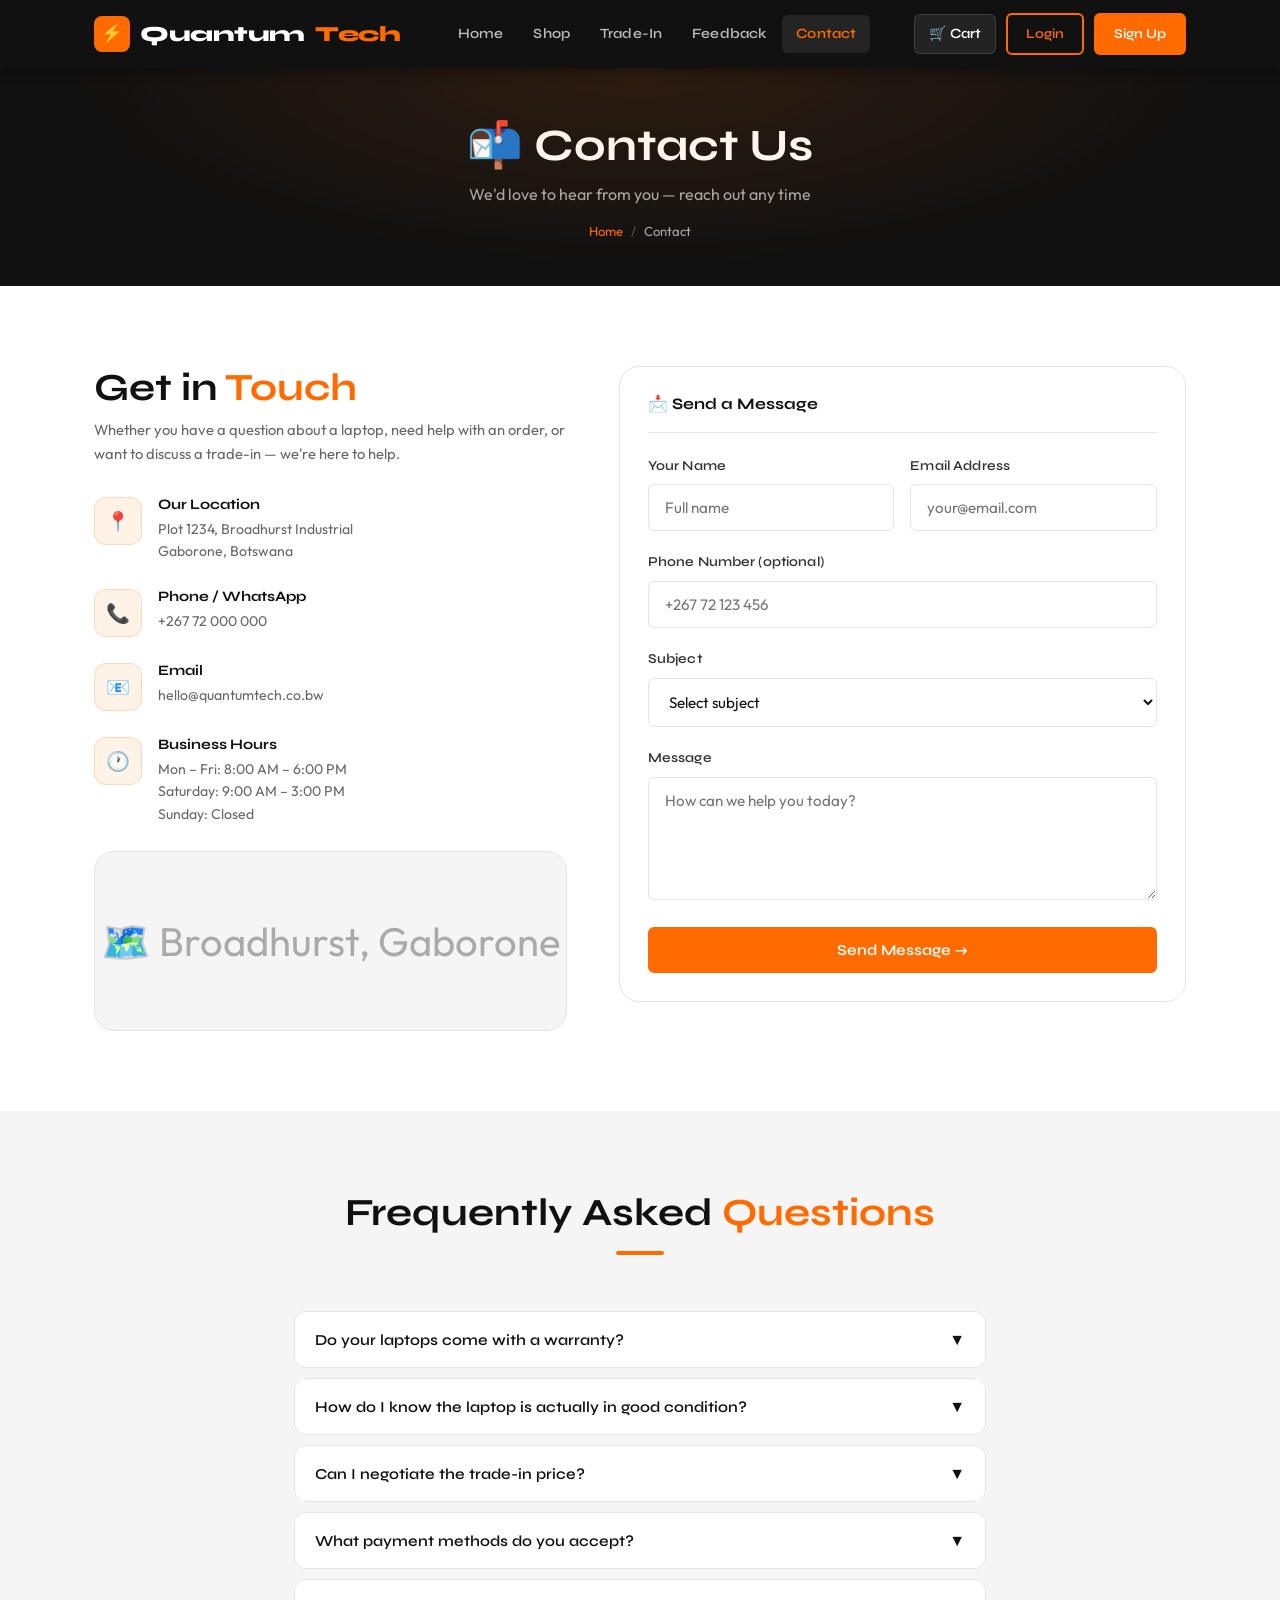
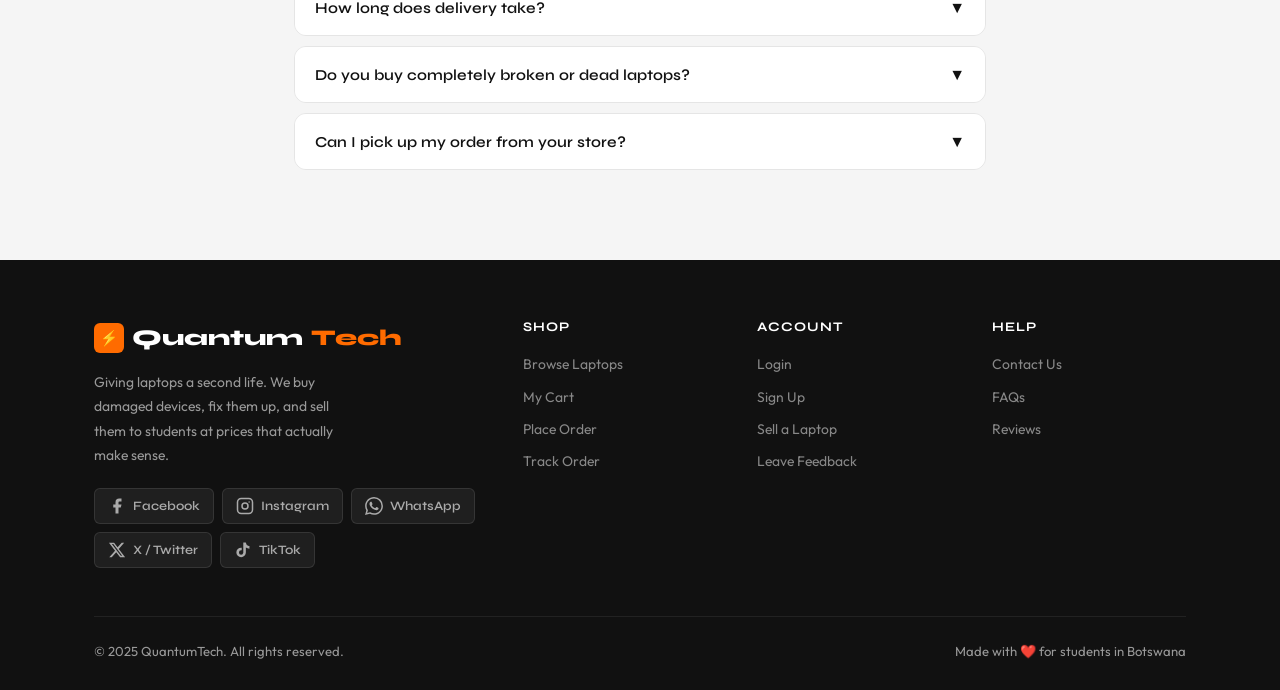
==== contact.html @ cb666747 "Add files via upload" ====
<!DOCTYPE html>
<html lang="en">
<head>
  <meta charset="UTF-8" />
  <meta name="viewport" content="width=device-width, initial-scale=1.0" />
  <title>Contact Us — Quantum Tech</title>
  <link rel="stylesheet" href="styles.css" />
</head>
<body>

<main>

  <div class="page-header">
    <div class="container">
      <h1>📬 Contact Us</h1>
      <p>We'd love to hear from you — reach out any time</p>
      <div class="breadcrumb">
        <a href="index.html">Home</a>
        <span class="sep">/</span>
        <span>Contact</span>
      </div>
    </div>
  </div>

  <section class="section">
    <div class="container">
      <div class="contact-layout">

        <!-- ── Left: Info ── -->
        <div>
          <h2 style="margin-bottom:8px;">Get in <span class="text-orange">Touch</span></h2>
          <p class="text-muted" style="margin-bottom:32px; font-size:0.92rem;">
            Whether you have a question about a laptop, need help with an order, or want to discuss a trade-in — we're here to help.
          </p>

          <div class="contact-info-item">
            <div class="contact-icon-box">📍</div>
            <div>
              <h4>Our Location</h4>
              <p>Plot 1234, Broadhurst Industrial<br>Gaborone, Botswana</p>
            </div>
          </div>

          <div class="contact-info-item">
            <div class="contact-icon-box">📞</div>
            <div>
              <h4>Phone / WhatsApp</h4>
              <p>+267 72 000 000</p>
            </div>
          </div>

          <div class="contact-info-item">
            <div class="contact-icon-box">📧</div>
            <div>
              <h4>Email</h4>
              <p>hello@quantumtech.co.bw</p>
            </div>
          </div>

          <div class="contact-info-item">
            <div class="contact-icon-box">🕐</div>
            <div>
              <h4>Business Hours</h4>
              <p>
                Mon – Fri: 8:00 AM – 6:00 PM<br>
                Saturday: 9:00 AM – 3:00 PM<br>
                Sunday: Closed
              </p>
            </div>
          </div>

          <!-- Map placeholder -->
          <div style="background:var(--gray-bg); border:1.5px solid var(--border); border-radius:var(--radius-lg); height:180px; display:flex; align-items:center; justify-content:center; font-size:2.5rem; margin-top:8px; color:var(--gray-light);">
            🗺️ Broadhurst, Gaborone
          </div>
        </div>

        <!-- ── Right: Contact form ── -->
        <div>
          <div class="checkout-card">
            <h3>📩 Send a Message</h3>

            <!-- Success state -->
            <div id="contactSuccess" style="display:none; text-align:center; padding:28px 0;">
              <div style="font-size:3rem; margin-bottom:12px;">✅</div>
              <h3 style="margin-bottom:8px;">Message Sent!</h3>
              <p class="text-muted" style="margin-bottom:20px;">
                We'll get back to you within 24 hours during business days.
              </p>
              <button class="btn btn-outline" onclick="resetContactForm()">Send Another</button>
            </div>

            <!-- Form -->
            <div id="contactFormFields">

              <div id="contactAlert"></div>

              <div class="form-row">
                <div class="form-group">
                  <label for="ctName">Your Name</label>
                  <input type="text" id="ctName" placeholder="Full name" oninput="clearFieldError('ctName')" />
                  <span class="field-error">Required.</span>
                </div>
                <div class="form-group">
                  <label for="ctEmail">Email Address</label>
                  <input type="email" id="ctEmail" placeholder="your@email.com" oninput="clearFieldError('ctEmail')" />
                  <span class="field-error">Valid email required.</span>
                </div>
              </div>

              <div class="form-group">
                <label for="ctPhone">Phone Number (optional)</label>
                <input type="tel" id="ctPhone" placeholder="+267 72 123 456" />
              </div>

              <div class="form-group">
                <label for="ctSubject">Subject</label>
                <select id="ctSubject" oninput="clearFieldError('ctSubject')">
                  <option value="">Select subject</option>
                  <option value="order">Order Inquiry</option>
                  <option value="trade">Trade-In Question</option>
                  <option value="product">Product Question</option>
                  <option value="warranty">Warranty Claim</option>
                  <option value="delivery">Delivery Issue</option>
                  <option value="other">Other</option>
                </select>
                <span class="field-error">Please select a subject.</span>
              </div>

              <div class="form-group">
                <label for="ctMessage">Message</label>
                <textarea id="ctMessage" rows="5" placeholder="How can we help you today?" oninput="clearFieldError('ctMessage')"></textarea>
                <span class="field-error">Please enter your message.</span>
              </div>

              <button class="btn btn-primary btn-full" onclick="handleContactSubmit()">
                Send Message →
              </button>

            </div>
          </div>
        </div>

      </div>
    </div>
  </section>

  <!-- ── FAQ Section ── -->
  <section class="section section-gray" id="faq">
    <div class="container" style="max-width:740px;">
      <div class="section-heading">
        <h2>Frequently Asked <span class="text-orange">Questions</span></h2>
        <div class="heading-line"></div>
      </div>
      <div id="faqList"></div>
    </div>
  </section>

</main>

<script src="script.js"></script>
<script>
  buildNav("contact");
  buildFooter();

  // Pre-fill if logged in
  const session = getSession();
  if (session) {
    document.getElementById("ctName").value  = session.name  || "";
    document.getElementById("ctEmail").value = session.email || "";
  }

  // ── Contact form submit ──
  function handleContactSubmit() {
    const name    = document.getElementById("ctName").value.trim();
    const email   = document.getElementById("ctEmail").value.trim();
    const phone   = document.getElementById("ctPhone").value.trim();
    const subject = document.getElementById("ctSubject").value;
    const message = document.getElementById("ctMessage").value.trim();

    let valid = true;

    if (!name)   { showFieldError("ctName",    "Required.");                 valid = false; }
    if (!email || !email.includes("@")) { showFieldError("ctEmail", "Valid email required."); valid = false; }
    if (!subject) { showFieldError("ctSubject", "Please select a subject."); valid = false; }
    if (!message) { showFieldError("ctMessage", "Please enter your message."); valid = false; }

    if (!valid) {
      showAlert("contactAlert", "⚠️ Please fill in all required fields.", "danger");
      return;
    }

    // Save message
    const messages = lsGet(STORAGE.MESSAGES, []);
    messages.push({
      name, email, phone, subject, message,
      date: new Date().toLocaleDateString("en-BW")
    });
    lsSet(STORAGE.MESSAGES, messages);

    // Show success
    document.getElementById("contactFormFields").style.display = "none";
    document.getElementById("contactSuccess").style.display    = "block";
    clearAlert("contactAlert");

    showToast("Message sent! We'll reply soon. 📧", "success");
  }

  function resetContactForm() {
    document.getElementById("contactFormFields").style.display = "block";
    document.getElementById("contactSuccess").style.display    = "none";
    document.getElementById("ctSubject").value = "";
    document.getElementById("ctMessage").value = "";
    document.getElementById("ctPhone").value   = "";
  }

  // ── FAQ Accordion ──
  const FAQS = [
    {
      q: "Do your laptops come with a warranty?",
      a: "Yes! Every laptop we sell comes with a 90-day hardware warranty. If anything fails within 90 days of purchase due to a hardware defect, bring it back and we'll repair or replace it for free."
    },
    {
      q: "How do I know the laptop is actually in good condition?",
      a: "Every device goes through a full diagnostic test by our certified technicians before being listed. We assign a condition grade — Excellent, Good, or Fair — based on a strict checklist, so you always know what you're buying."
    },
    {
      q: "Can I negotiate the trade-in price?",
      a: "We base our offer on market value, brand, model, age, and actual condition. You're welcome to discuss the price with our team once you're in store. We aim to be fair and transparent."
    },
    {
      q: "What payment methods do you accept?",
      a: "We accept Orange Money, MyZaka (Mascom), Bank Transfer / EFT, and Cash on Delivery for deliveries in Gaborone."
    },
    {
      q: "How long does delivery take?",
      a: "Gaborone deliveries typically take 1 business day. Other cities in Botswana take 2–3 business days. We work with reliable couriers to make sure your laptop arrives safely."
    },
    {
      q: "Do you buy completely broken or dead laptops?",
      a: "Yes! Even completely non-functional laptops may have value for parts or be repairable. Submit a trade-in form or bring it in for a free assessment — no obligation."
    },
    {
      q: "Can I pick up my order from your store?",
      a: "Absolutely. You can choose to pick up your laptop in store instead of getting it delivered. Just select that option in the order notes or call us."
    }
  ];

  // Build FAQ accordion
  document.getElementById("faqList").innerHTML = FAQS.map((faq, i) => `
    <div class="faq-item">
      <button class="faq-q" id="faqQ${i}" onclick="toggleFaq(${i})">
        <span>${faq.q}</span>
        <span class="faq-arrow">▼</span>
      </button>
      <div class="faq-a" id="faqA${i}">
        ${faq.a}
      </div>
    </div>
  `).join("");

  function toggleFaq(i) {
    const qEl = document.getElementById("faqQ" + i);
    const aEl = document.getElementById("faqA" + i);
    const isOpen = aEl.classList.toggle("open");
    qEl.classList.toggle("open", isOpen);
  }
</script>

</body>
</html>
---- styles.css ----
/* ============================================================
   QUANTUM TECH — styles.css
   Color Palette: Orange (#FF6B00), Black (#111111), White (#FFFFFF)
   ============================================================ */

/* ── Google Fonts ─────────────────────────────────────────── */
@import url('https://fonts.googleapis.com/css2?family=Syne:wght@400;600;700;800&family=Outfit:wght@300;400;500;600&display=swap');

/* ── CSS Custom Properties (Variables) ──────────────────────
   These make it easy to update colors site-wide.
   Change one line here and the whole site updates.          */
:root {
  --orange:      #FF6B00;
  --orange-dark: #D95A00;
  --orange-pale: #FFF3E8;
  --black:       #111111;
  --gray-dark:   #333333;
  --gray-mid:    #666666;
  --gray-light:  #AAAAAA;
  --gray-bg:     #F5F5F5;
  --white:       #FFFFFF;
  --success:     #22C55E;
  --danger:      #EF4444;
  --warning:     #F59E0B;
  --border:      #E5E5E5;

  --font-heading: 'Syne', sans-serif;
  --font-body:    'Outfit', sans-serif;

  --radius-sm:  6px;
  --radius:     12px;
  --radius-lg:  20px;
  --shadow-sm:  0 2px 8px rgba(0,0,0,0.08);
  --shadow:     0 4px 24px rgba(0,0,0,0.10);
  --shadow-lg:  0 8px 40px rgba(0,0,0,0.14);
  --shadow-orange: 0 4px 20px rgba(255,107,0,0.30);
  --transition: 0.22s ease;
  --nav-height: 68px;
}

/* ── Reset & Base ────────────────────────────────────────── */
*, *::before, *::after {
  box-sizing: border-box;
  margin: 0;
  padding: 0;
}

html {
  scroll-behavior: smooth;
  font-size: 16px;
}

body {
  font-family: var(--font-body);
  color: var(--black);
  background: var(--white);
  line-height: 1.6;
  min-height: 100vh;
  display: flex;
  flex-direction: column;
}

main { flex: 1; }

a { text-decoration: none; color: inherit; }
ul { list-style: none; }
img { max-width: 100%; display: block; }
button, input, select, textarea { font-family: var(--font-body); }

/* ── Typography ──────────────────────────────────────────── */
h1, h2, h3, h4, h5 {
  font-family: var(--font-heading);
  line-height: 1.15;
  font-weight: 700;
}

h1 { font-size: clamp(2.2rem, 5vw, 3.8rem); }
h2 { font-size: clamp(1.6rem, 3vw, 2.4rem); }
h3 { font-size: 1.25rem; }
h4 { font-size: 1.05rem; }

/* ── Layout Utilities ────────────────────────────────────── */
.container {
  max-width: 1140px;
  margin: 0 auto;
  padding: 0 24px;
}

.section { padding: 80px 0; }
.section-sm { padding: 48px 0; }
.section-dark { background: var(--black); color: var(--white); }
.section-gray { background: var(--gray-bg); }
.section-orange { background: var(--orange); color: var(--white); }

.text-center  { text-align: center; }
.text-orange  { color: var(--orange); }
.text-muted   { color: var(--gray-mid); }
.text-small   { font-size: 0.875rem; }

.flex         { display: flex; }
.flex-center  { display: flex; align-items: center; justify-content: center; }
.flex-between { display: flex; align-items: center; justify-content: space-between; }
.gap-sm       { gap: 8px; }
.gap-md       { gap: 16px; }
.gap-lg       { gap: 24px; }
.mt-sm        { margin-top: 8px; }
.mt-md        { margin-top: 16px; }
.mt-lg        { margin-top: 32px; }
.mb-sm        { margin-bottom: 8px; }
.mb-md        { margin-bottom: 16px; }

/* ── Section Heading Block ───────────────────────────────── */
.section-heading {
  text-align: center;
  margin-bottom: 56px;
}
.section-heading h2 { margin-bottom: 14px; }
.section-heading p  { color: var(--gray-mid); max-width: 540px; margin: 0 auto; }
.section-dark .section-heading p { color: var(--gray-light); }

.heading-line {
  display: inline-block;
  width: 48px;
  height: 4px;
  background: var(--orange);
  border-radius: 2px;
  margin: 16px auto 20px;
  display: block;
}

/* ── Buttons ─────────────────────────────────────────────── */
.btn {
  display: inline-flex;
  align-items: center;
  gap: 8px;
  padding: 12px 26px;
  border-radius: var(--radius-sm);
  font-family: var(--font-heading);
  font-weight: 600;
  font-size: 0.95rem;
  cursor: pointer;
  border: 2px solid transparent;
  transition: var(--transition);
  white-space: nowrap;
  text-align: center;
  justify-content: center;
}

.btn-primary {
  background: var(--orange);
  color: var(--white);
  border-color: var(--orange);
}
.btn-primary:hover {
  background: var(--orange-dark);
  border-color: var(--orange-dark);
  transform: translateY(-2px);
  box-shadow: var(--shadow-orange);
}

.btn-outline {
  background: transparent;
  color: var(--orange);
  border-color: var(--orange);
}
.btn-outline:hover {
  background: var(--orange);
  color: var(--white);
  transform: translateY(-2px);
}

.btn-dark {
  background: var(--black);
  color: var(--white);
  border-color: var(--black);
}
.btn-dark:hover {
  background: var(--gray-dark);
  transform: translateY(-2px);
}

.btn-white {
  background: var(--white);
  color: var(--orange);
  border-color: var(--white);
}
.btn-white:hover {
  background: var(--orange-pale);
  transform: translateY(-2px);
}

.btn-sm   { padding: 8px 18px; font-size: 0.85rem; }
.btn-lg   { padding: 16px 36px; font-size: 1.05rem; }
.btn-full { width: 100%; }

.btn:disabled {
  opacity: 0.5;
  cursor: not-allowed;
  transform: none !important;
}

/* ── Navigation Bar ──────────────────────────────────────── */
.navbar {
  position: sticky;
  top: 0;
  z-index: 1000;
  background: var(--black);
  height: var(--nav-height);
  box-shadow: 0 2px 12px rgba(0,0,0,0.4);
}

.nav-inner {
  height: var(--nav-height);
  display: flex;
  align-items: center;
  justify-content: space-between;
  gap: 20px;
}

/* Logo */
.nav-logo {
  display: flex;
  align-items: center;
  gap: 10px;
  font-family: var(--font-heading);
  font-size: 1.35rem;
  font-weight: 800;
  color: var(--white);
  flex-shrink: 0;
  letter-spacing: -0.02em;
}
.nav-logo .logo-box {
  width: 36px;
  height: 36px;
  background: var(--orange);
  border-radius: 8px;
  display: flex;
  align-items: center;
  justify-content: center;
  font-size: 1.1rem;
}
.nav-logo span { color: var(--orange); }

/* Desktop Links */
.nav-links {
  display: flex;
  align-items: center;
  gap: 2px;
}
.nav-links a {
  color: #BBBBBB;
  font-family: var(--font-heading);
  font-size: 0.88rem;
  font-weight: 600;
  padding: 8px 14px;
  border-radius: var(--radius-sm);
  transition: var(--transition);
  letter-spacing: 0.01em;
}
.nav-links a:hover,
.nav-links a.active {
  color: var(--white);
  background: rgba(255,255,255,0.08);
}
.nav-links a.active { color: var(--orange); }

/* Nav Actions (cart + login) */
.nav-actions {
  display: flex;
  align-items: center;
  gap: 10px;
  flex-shrink: 0;
}

.cart-icon-btn {
  position: relative;
  background: rgba(255,255,255,0.08);
  border: 1px solid rgba(255,255,255,0.12);
  color: var(--white);
  padding: 8px 14px;
  border-radius: var(--radius-sm);
  cursor: pointer;
  font-size: 1rem;
  transition: var(--transition);
  display: flex;
  align-items: center;
  gap: 6px;
  font-family: var(--font-heading);
  font-weight: 600;
  font-size: 0.88rem;
  text-decoration: none;
}
.cart-icon-btn:hover { background: var(--orange); border-color: var(--orange); }

.cart-badge {
  position: absolute;
  top: -7px;
  right: -7px;
  background: var(--orange);
  color: var(--white);
  font-size: 0.65rem;
  font-weight: 700;
  width: 19px;
  height: 19px;
  border-radius: 50%;
  display: flex;
  align-items: center;
  justify-content: center;
  border: 2px solid var(--black);
}
.cart-badge.hidden { display: none; }

.nav-user-btn {
  background: none;
  border: none;
  color: #BBBBBB;
  cursor: pointer;
  font-family: var(--font-heading);
  font-weight: 600;
  font-size: 0.88rem;
  padding: 8px 14px;
  border-radius: var(--radius-sm);
  transition: var(--transition);
  display: flex;
  align-items: center;
  gap: 6px;
}
.nav-user-btn:hover { color: var(--orange); background: rgba(255,255,255,0.05); }

/* Hamburger (mobile) */
.hamburger {
  display: none;
  flex-direction: column;
  gap: 5px;
  cursor: pointer;
  background: none;
  border: none;
  padding: 4px;
  flex-shrink: 0;
}
.hamburger span {
  display: block;
  width: 24px;
  height: 2px;
  background: var(--white);
  border-radius: 2px;
  transition: var(--transition);
}
.hamburger.open span:nth-child(1) { transform: rotate(45deg) translate(5px, 5px); }
.hamburger.open span:nth-child(2) { opacity: 0; width: 0; }
.hamburger.open span:nth-child(3) { transform: rotate(-45deg) translate(5px, -5px); }

/* Mobile dropdown menu */
.mobile-menu {
  display: none;
  background: #1A1A1A;
  border-top: 1px solid rgba(255,255,255,0.07);
  padding: 12px 0;
}
.mobile-menu.open { display: block; }
.mobile-menu a {
  display: flex;
  align-items: center;
  gap: 10px;
  color: #CCCCCC;
  font-family: var(--font-heading);
  font-size: 0.95rem;
  font-weight: 600;
  padding: 12px 24px;
  border-left: 3px solid transparent;
  transition: var(--transition);
}
.mobile-menu a:hover,
.mobile-menu a.active {
  color: var(--orange);
  border-left-color: var(--orange);
  background: rgba(255,107,0,0.06);
}

/* ── Toast / Notification Popup ──────────────────────────── */
.toast-container {
  position: fixed;
  bottom: 24px;
  right: 24px;
  z-index: 9999;
  display: flex;
  flex-direction: column;
  gap: 10px;
  pointer-events: none;
}

.toast {
  display: flex;
  align-items: center;
  gap: 12px;
  background: var(--black);
  color: var(--white);
  padding: 14px 18px;
  border-radius: var(--radius);
  border-left: 4px solid var(--orange);
  box-shadow: var(--shadow-lg);
  font-size: 0.9rem;
  max-width: 340px;
  min-width: 260px;
  pointer-events: auto;
  transform: translateX(110%);
  opacity: 0;
  transition: transform 0.35s cubic-bezier(0.34, 1.56, 0.64, 1), opacity 0.25s ease;
}
.toast.show    { transform: translateX(0); opacity: 1; }
.toast.success { border-color: var(--success); }
.toast.error   { border-color: var(--danger); }
.toast.warning { border-color: var(--warning); }

.toast-icon { font-size: 1.2rem; flex-shrink: 0; }
.toast-msg  { flex: 1; font-weight: 500; }
.toast-close {
  background: none;
  border: none;
  color: #888;
  cursor: pointer;
  font-size: 1rem;
  line-height: 1;
  padding: 0;
  flex-shrink: 0;
  transition: color var(--transition);
}
.toast-close:hover { color: var(--white); }

/* ── Page Header Banner ──────────────────────────────────── */
.page-header {
  background: var(--black);
  padding: 52px 0 44px;
  text-align: center;
  position: relative;
  overflow: hidden;
}
.page-header::before {
  content: '';
  position: absolute;
  inset: 0;
  background: radial-gradient(ellipse at 50% 0%, rgba(255,107,0,0.12) 0%, transparent 65%);
  pointer-events: none;
}
.page-header h1 { color: var(--white); font-size: clamp(1.8rem, 4vw, 2.8rem); }
.page-header p  { color: var(--gray-light); margin-top: 10px; max-width: 500px; margin-inline: auto; }

.breadcrumb {
  display: flex;
  justify-content: center;
  align-items: center;
  gap: 8px;
  font-size: 0.82rem;
  color: var(--gray-light);
  margin-top: 14px;
}
.breadcrumb a { color: var(--orange); }
.breadcrumb .sep { color: #555; }

/* ── Alert Boxes ─────────────────────────────────────────── */
.alert {
  padding: 14px 18px;
  border-radius: var(--radius-sm);
  font-size: 0.9rem;
  margin-bottom: 18px;
  display: flex;
  align-items: flex-start;
  gap: 10px;
  border: 1px solid transparent;
}
.alert-success { background: #F0FDF4; color: #166534; border-color: #BBF7D0; }
.alert-danger  { background: #FEF2F2; color: #991B1B; border-color: #FECACA; }
.alert-info    { background: #EFF6FF; color: #1E40AF; border-color: #BFDBFE; }
.alert-orange  { background: var(--orange-pale); color: var(--orange-dark); border-color: #FDDCB5; }

/* ── Form Styles ─────────────────────────────────────────── */
.form-group {
  margin-bottom: 20px;
}
.form-group label {
  display: block;
  font-family: var(--font-heading);
  font-size: 0.85rem;
  font-weight: 600;
  color: var(--gray-dark);
  margin-bottom: 8px;
  letter-spacing: 0.01em;
}
.form-group input,
.form-group select,
.form-group textarea {
  width: 100%;
  padding: 13px 16px;
  border: 1.5px solid var(--border);
  border-radius: var(--radius-sm);
  font-size: 0.95rem;
  color: var(--black);
  background: var(--white);
  transition: var(--transition);
  outline: none;
}
.form-group input:focus,
.form-group select:focus,
.form-group textarea:focus {
  border-color: var(--orange);
  box-shadow: 0 0 0 3px rgba(255,107,0,0.12);
}
.form-group textarea { resize: vertical; min-height: 100px; }
.form-group .field-error {
  display: none;
  font-size: 0.8rem;
  color: var(--danger);
  margin-top: 5px;
}
.form-group.has-error input,
.form-group.has-error select,
.form-group.has-error textarea {
  border-color: var(--danger);
}
.form-group.has-error .field-error { display: block; }

.form-row {
  display: grid;
  grid-template-columns: 1fr 1fr;
  gap: 16px;
}

/* Auth Card (login / signup) */
.auth-page {
  background: var(--gray-bg);
  padding: 60px 24px;
  min-height: calc(100vh - var(--nav-height));
  display: flex;
  align-items: center;
  justify-content: center;
}
.auth-card {
  background: var(--white);
  border-radius: var(--radius-lg);
  padding: 44px 40px;
  width: 100%;
  max-width: 460px;
  box-shadow: var(--shadow-lg);
}
.auth-card-header {
  text-align: center;
  margin-bottom: 32px;
}
.auth-card-header .auth-icon {
  width: 60px;
  height: 60px;
  background: var(--orange-pale);
  border-radius: 50%;
  display: flex;
  align-items: center;
  justify-content: center;
  font-size: 1.6rem;
  margin: 0 auto 16px;
}
.auth-card-header h2 { font-size: 1.7rem; }
.auth-card-header p  { color: var(--gray-mid); font-size: 0.9rem; margin-top: 6px; }

.auth-footer {
  text-align: center;
  font-size: 0.88rem;
  color: var(--gray-mid);
  margin-top: 22px;
}
.auth-footer a { color: var(--orange); font-weight: 600; }

/* ── Hero Section ─────────────────────────────────────────── */
.hero {
  background: var(--black);
  color: var(--white);
  padding: 100px 0 80px;
  position: relative;
  overflow: hidden;
}

/* Decorative glow orbs */
.hero::before {
  content: '';
  position: absolute;
  top: -140px;
  right: -140px;
  width: 560px;
  height: 560px;
  background: radial-gradient(circle, rgba(255,107,0,0.18) 0%, transparent 65%);
  pointer-events: none;
}
.hero::after {
  content: '';
  position: absolute;
  bottom: -100px;
  left: -80px;
  width: 400px;
  height: 400px;
  background: radial-gradient(circle, rgba(255,107,0,0.08) 0%, transparent 65%);
  pointer-events: none;
}

.hero-grid {
  display: grid;
  grid-template-columns: 1fr 1fr;
  gap: 60px;
  align-items: center;
  position: relative;
  z-index: 1;
}

.hero-badge {
  display: inline-flex;
  align-items: center;
  gap: 8px;
  background: rgba(255,107,0,0.15);
  color: var(--orange);
  border: 1px solid rgba(255,107,0,0.35);
  border-radius: 100px;
  padding: 6px 16px;
  font-size: 0.82rem;
  font-weight: 600;
  letter-spacing: 0.05em;
  text-transform: uppercase;
  margin-bottom: 22px;
  font-family: var(--font-heading);
}

.hero-title {
  font-size: clamp(2.4rem, 5.5vw, 4rem);
  line-height: 1.08;
  margin-bottom: 20px;
  font-weight: 800;
}
.hero-title .accent { color: var(--orange); }

.hero-desc {
  color: var(--gray-light);
  font-size: 1.05rem;
  max-width: 440px;
  margin-bottom: 36px;
  line-height: 1.7;
}

.hero-buttons {
  display: flex;
  flex-wrap: wrap;
  gap: 14px;
}

/* Hero visual card */
.hero-card {
  background: #1C1C1C;
  border: 1px solid #2E2E2E;
  border-radius: var(--radius-lg);
  padding: 20px;
  text-align: center;
  position: relative;
  overflow: hidden;
}
.hero-card h3 { color: var(--white); font-size: 1.1rem; margin-bottom: 6px; }
.hero-card p  { color: var(--gray-light); font-size: 0.88rem; }
.hero-price-tag {
  display: inline-block;
  background: var(--orange);
  color: var(--white);
  font-family: var(--font-heading);
  font-size: 1.15rem;
  font-weight: 700;
  padding: 8px 22px;
  border-radius: 100px;
  margin-top: 14px;
}
.hero-card .ribbon {
  position: absolute;
  top: 16px;
  right: 16px;
  background: var(--success);
  color: var(--white);
  font-size: 0.7rem;
  font-weight: 700;
  padding: 4px 10px;
  border-radius: 100px;
  font-family: var(--font-heading);
  text-transform: uppercase;
  letter-spacing: 0.04em;
}

/* ── Stats Bar ────────────────────────────────────────────── */
.stats-bar {
  background: var(--orange);
  padding: 28px 0;
}
.stats-grid {
  display: grid;
  grid-template-columns: repeat(4, 1fr);
  gap: 20px;
  text-align: center;
}
.stat-item { color: var(--white); }
.stat-item .num {
  font-family: var(--font-heading);
  font-size: 2.2rem;
  font-weight: 800;
  line-height: 1;
  display: block;
  margin-bottom: 4px;
}
.stat-item .lbl { font-size: 0.85rem; opacity: 0.88; }

/* ── How It Works Steps ───────────────────────────────────── */
.steps-row {
  display: grid;
  grid-template-columns: repeat(4, 1fr);
  gap: 28px;
  position: relative;
}
/* Dashed connector line */
.steps-row::before {
  content: '';
  position: absolute;
  top: 36px;
  left: 12%;
  right: 12%;
  height: 2px;
  border-top: 2px dashed rgba(255,107,0,0.3);
  z-index: 0;
}
.step-card {
  text-align: center;
  padding: 10px;
  position: relative;
  z-index: 1;
}
.step-number-badge {
  width: 72px;
  height: 72px;
  border-radius: 50%;
  background: var(--orange-pale);
  border: 2px solid rgba(255,107,0,0.25);
  display: flex;
  align-items: center;
  justify-content: center;
  font-size: 2rem;
  margin: 0 auto 18px;
  transition: var(--transition);
}
.step-card:hover .step-number-badge {
  background: var(--orange);
  border-color: var(--orange);
  transform: scale(1.08);
}
.step-card h3 { font-size: 1.05rem; margin-bottom: 8px; }
.step-card p  { color: var(--gray-mid); font-size: 0.88rem; line-height: 1.6; }
.section-dark .step-card h3 { color: var(--white); }
.section-dark .step-card p  { color: var(--gray-light); }
.section-dark .step-number-badge { background: rgba(255,107,0,0.15); }

/* ── Product Cards ────────────────────────────────────────── */
.products-grid {
  display: grid;
  grid-template-columns: repeat(auto-fill, minmax(270px, 1fr));
  gap: 24px;
}

.product-card {
  background: var(--white);
  border: 1.5px solid var(--border);
  border-radius: var(--radius-lg);
  overflow: hidden;
  display: flex;
  flex-direction: column;
  transition: var(--transition);
}
.product-card:hover {
  transform: translateY(-5px);
  border-color: rgba(255,107,0,0.35);
  box-shadow: var(--shadow-orange);
}

.product-image {
  background: var(--gray-bg);
  padding: 0;
  text-align: center;
  position: relative;
  height: 200px;
  overflow: hidden;
}

.product-image img {
  width: 100%;
  height: 100%;
  object-fit: cover;
  display: block;
  transition: transform 0.4s ease;
}

.product-card:hover .product-image img {
  transform: scale(1.05);
}

.product-condition-badge {
  position: absolute;
  top: 12px;
  left: 12px;
  font-size: 0.72rem;
  font-weight: 700;
  font-family: var(--font-heading);
  padding: 4px 10px;
  border-radius: 100px;
  text-transform: uppercase;
  letter-spacing: 0.04em;
}
.badge-excellent { background: #D1FAE5; color: #065F46; }
.badge-good      { background: #FEF3C7; color: #92400E; }
.badge-fair      { background: #FEE2E2; color: #991B1B; }

.product-info {
  padding: 20px;
  flex: 1;
  display: flex;
  flex-direction: column;
}
.product-name {
  font-family: var(--font-heading);
  font-weight: 700;
  font-size: 1.05rem;
  margin-bottom: 8px;
}
.product-specs {
  display: flex;
  flex-direction: column;
  gap: 3px;
  margin-bottom: 14px;
  flex: 1;
}
.product-specs span {
  font-size: 0.82rem;
  color: var(--gray-mid);
}
.product-specs span::before { content: '• '; color: var(--orange); }

.product-pricing {
  margin-bottom: 16px;
}
.product-price {
  font-family: var(--font-heading);
  font-size: 1.5rem;
  font-weight: 800;
  color: var(--orange);
  line-height: 1;
}
.product-original-price {
  font-size: 0.82rem;
  color: var(--gray-light);
  text-decoration: line-through;
  margin-top: 3px;
}
.product-save {
  font-size: 0.78rem;
  font-weight: 600;
  color: var(--success);
}

.product-actions {
  display: flex;
  gap: 8px;
}

/* Stock indicator */
.stock-bar-wrap {
  margin-bottom: 12px;
}
.stock-label {
  font-size: 0.78rem;
  color: var(--gray-mid);
  margin-bottom: 4px;
  display: flex;
  justify-content: space-between;
}
.stock-bar {
  height: 4px;
  background: var(--border);
  border-radius: 2px;
  overflow: hidden;
}
.stock-fill {
  height: 100%;
  background: var(--orange);
  border-radius: 2px;
}

/* ── Filter Bar ───────────────────────────────────────────── */
.filter-section {
  background: var(--white);
  border-bottom: 1.5px solid var(--border);
  padding: 18px 0;
  position: sticky;
  top: var(--nav-height);
  z-index: 99;
}
.filter-inner {
  display: flex;
  align-items: center;
  gap: 14px;
  flex-wrap: wrap;
}
.filter-label {
  font-family: var(--font-heading);
  font-weight: 600;
  font-size: 0.85rem;
  color: var(--gray-mid);
  flex-shrink: 0;
}
.filter-chips {
  display: flex;
  gap: 8px;
  flex-wrap: wrap;
  flex: 1;
}
.chip {
  padding: 6px 16px;
  border-radius: 100px;
  border: 1.5px solid var(--border);
  background: var(--white);
  font-size: 0.82rem;
  font-family: var(--font-heading);
  font-weight: 600;
  cursor: pointer;
  transition: var(--transition);
  color: var(--gray-dark);
}
.chip:hover { border-color: var(--orange); color: var(--orange); }
.chip.active {
  background: var(--orange);
  border-color: var(--orange);
  color: var(--white);
}

.search-input-wrap {
  position: relative;
  margin-left: auto;
}
.search-input-wrap input {
  padding: 9px 16px 9px 38px;
  border: 1.5px solid var(--border);
  border-radius: 100px;
  font-size: 0.88rem;
  width: 220px;
  transition: var(--transition);
  outline: none;
  font-family: var(--font-body);
}
.search-input-wrap input:focus { border-color: var(--orange); }
.search-input-wrap .search-icon {
  position: absolute;
  left: 13px;
  top: 50%;
  transform: translateY(-50%);
  color: var(--gray-light);
  font-size: 0.9rem;
  pointer-events: none;
}

/* ── Cart Page ────────────────────────────────────────────── */
.cart-layout {
  display: grid;
  grid-template-columns: 1fr 360px;
  gap: 28px;
  align-items: start;
}

.cart-table-wrap {
  background: var(--white);
  border: 1.5px solid var(--border);
  border-radius: var(--radius-lg);
  overflow: hidden;
}

.cart-table {
  width: 100%;
  border-collapse: collapse;
}
.cart-table th {
  background: var(--gray-bg);
  font-family: var(--font-heading);
  font-size: 0.78rem;
  font-weight: 700;
  text-transform: uppercase;
  letter-spacing: 0.06em;
  color: var(--gray-mid);
  padding: 14px 20px;
  text-align: left;
}
.cart-table td {
  padding: 18px 20px;
  border-top: 1.5px solid var(--border);
  vertical-align: middle;
}

.cart-item-info {
  display: flex;
  align-items: center;
  gap: 14px;
}
.cart-item-emoji { font-size: 2.2rem; flex-shrink: 0; }
.cart-item-name  { font-family: var(--font-heading); font-weight: 600; font-size: 0.95rem; }
.cart-item-spec  { font-size: 0.8rem; color: var(--gray-mid); margin-top: 3px; }

/* Quantity control */
.qty-control {
  display: flex;
  align-items: center;
  gap: 8px;
}
.qty-btn {
  width: 32px;
  height: 32px;
  border-radius: var(--radius-sm);
  border: 1.5px solid var(--border);
  background: var(--white);
  cursor: pointer;
  font-size: 1rem;
  font-weight: 700;
  display: flex;
  align-items: center;
  justify-content: center;
  transition: var(--transition);
  color: var(--black);
}
.qty-btn:hover {
  border-color: var(--orange);
  background: var(--orange);
  color: var(--white);
}
.qty-val {
  font-family: var(--font-heading);
  font-weight: 700;
  min-width: 24px;
  text-align: center;
  font-size: 0.95rem;
}

.remove-btn {
  background: none;
  border: none;
  color: var(--gray-light);
  cursor: pointer;
  font-size: 1.1rem;
  padding: 4px;
  border-radius: var(--radius-sm);
  transition: var(--transition);
}
.remove-btn:hover { color: var(--danger); background: #FEF2F2; }

/* Cart Summary Box */
.cart-summary-box {
  background: var(--white);
  border: 1.5px solid var(--border);
  border-radius: var(--radius-lg);
  padding: 26px;
  position: sticky;
  top: calc(var(--nav-height) + 16px);
}
.cart-summary-box h3 {
  font-size: 1.05rem;
  padding-bottom: 16px;
  border-bottom: 1.5px solid var(--border);
  margin-bottom: 18px;
}
.summary-line {
  display: flex;
  justify-content: space-between;
  align-items: center;
  font-size: 0.9rem;
  margin-bottom: 12px;
  color: var(--gray-dark);
}
.summary-line.total {
  font-family: var(--font-heading);
  font-weight: 700;
  font-size: 1.1rem;
  color: var(--black);
  border-top: 1.5px solid var(--border);
  padding-top: 14px;
  margin-top: 4px;
}
.summary-line.total span:last-child { color: var(--orange); }

/* Empty state */
.empty-state {
  text-align: center;
  padding: 72px 24px;
}
.empty-state .empty-icon { font-size: 4rem; margin-bottom: 18px; display: block; }
.empty-state h3 { font-size: 1.3rem; margin-bottom: 10px; }
.empty-state p { color: var(--gray-mid); margin-bottom: 28px; }

/* ── Order / Checkout ─────────────────────────────────────── */
.checkout-layout {
  display: grid;
  grid-template-columns: 1fr 360px;
  gap: 28px;
  align-items: start;
}

.checkout-card {
  background: var(--white);
  border: 1.5px solid var(--border);
  border-radius: var(--radius-lg);
  padding: 28px;
  margin-bottom: 20px;
}
.checkout-card h3 {
  font-size: 1rem;
  display: flex;
  align-items: center;
  gap: 8px;
  padding-bottom: 18px;
  border-bottom: 1.5px solid var(--border);
  margin-bottom: 22px;
  font-family: var(--font-heading);
}

.payment-options {
  display: flex;
  flex-direction: column;
  gap: 10px;
}
.payment-option {
  display: flex;
  align-items: center;
  gap: 12px;
  padding: 14px 16px;
  border: 1.5px solid var(--border);
  border-radius: var(--radius-sm);
  cursor: pointer;
  transition: var(--transition);
}
.payment-option input[type="radio"] {
  accent-color: var(--orange);
  width: 16px;
  height: 16px;
  flex-shrink: 0;
}
.payment-option:has(input:checked) {
  border-color: var(--orange);
  background: var(--orange-pale);
}
.payment-option .pm-label { font-weight: 500; font-size: 0.9rem; }

/* ── Order Confirmation ───────────────────────────────────── */
.confirm-page-wrap {
  text-align: center;
  padding: 80px 24px;
}
.confirm-icon {
  width: 90px;
  height: 90px;
  background: #D1FAE5;
  border-radius: 50%;
  display: flex;
  align-items: center;
  justify-content: center;
  font-size: 2.5rem;
  margin: 0 auto 24px;
  animation: popIn 0.5s cubic-bezier(0.34, 1.56, 0.64, 1) both;
}
@keyframes popIn {
  from { transform: scale(0.3); opacity: 0; }
  to   { transform: scale(1);   opacity: 1; }
}
.confirm-order-id {
  background: var(--gray-bg);
  border-radius: var(--radius);
  padding: 16px 24px;
  font-family: var(--font-heading);
  font-size: 1.1rem;
  font-weight: 700;
  margin: 24px auto;
  max-width: 440px;
  text-align: center;
}
.confirm-order-id span { color: var(--orange); }

.confirm-details {
  background: var(--white);
  border: 1.5px solid var(--border);
  border-radius: var(--radius-lg);
  padding: 28px;
  max-width: 540px;
  margin: 0 auto 28px;
  text-align: left;
}
.detail-row {
  display: flex;
  justify-content: space-between;
  align-items: center;
  padding: 10px 0;
  border-bottom: 1px solid var(--border);
  font-size: 0.9rem;
}
.detail-row:last-child { border-bottom: none; }
.detail-row .label { color: var(--gray-mid); }
.detail-row .value { font-weight: 600; font-family: var(--font-heading); }

/* ── Order Tracking ───────────────────────────────────────── */
.tracking-search-bar {
  background: var(--white);
  border: 1.5px solid var(--border);
  border-radius: var(--radius-lg);
  padding: 28px;
  margin-bottom: 28px;
}
.tracking-search-row {
  display: flex;
  gap: 10px;
}
.tracking-search-row input {
  flex: 1;
  padding: 13px 16px;
  border: 1.5px solid var(--border);
  border-radius: var(--radius-sm);
  font-size: 0.95rem;
  outline: none;
  transition: var(--transition);
}
.tracking-search-row input:focus { border-color: var(--orange); }

.tracking-steps-list {
  position: relative;
  padding-left: 48px;
}
/* Vertical line */
.tracking-steps-list::before {
  content: '';
  position: absolute;
  left: 16px;
  top: 20px;
  bottom: 20px;
  width: 2px;
  background: var(--border);
}

.tracking-step-item {
  position: relative;
  margin-bottom: 28px;
}
.tracking-step-item:last-child { margin-bottom: 0; }

.tracking-step-dot {
  position: absolute;
  left: -40px;
  top: 4px;
  width: 32px;
  height: 32px;
  border-radius: 50%;
  border: 2px solid var(--border);
  background: var(--white);
  display: flex;
  align-items: center;
  justify-content: center;
  font-size: 0.9rem;
  z-index: 1;
}
.tracking-step-dot.done   { background: var(--success); border-color: var(--success); color: var(--white); }
.tracking-step-dot.active { background: var(--orange);  border-color: var(--orange);  color: var(--white); }

.tracking-step-content h4 {
  font-size: 0.95rem;
  margin-bottom: 4px;
  color: var(--gray-dark);
}
.tracking-step-content h4.done-label   { color: var(--success); }
.tracking-step-content h4.active-label { color: var(--orange); }
.tracking-step-content p { font-size: 0.84rem; color: var(--gray-light); }

/* ── Trade-In Page ────────────────────────────────────────── */
.trade-layout {
  display: grid;
  grid-template-columns: 1fr 1fr;
  gap: 48px;
  align-items: start;
}
.trade-info-block h2 { margin-bottom: 14px; }
.trade-info-block p  { color: var(--gray-mid); margin-bottom: 30px; }

.trade-step-list { display: flex; flex-direction: column; gap: 20px; }
.trade-step-item {
  display: flex;
  gap: 16px;
  align-items: flex-start;
}
.trade-step-icon-box {
  width: 46px;
  height: 46px;
  flex-shrink: 0;
  background: var(--orange-pale);
  border-radius: var(--radius);
  display: flex;
  align-items: center;
  justify-content: center;
  font-size: 1.2rem;
  border: 1px solid rgba(255,107,0,0.2);
}
.trade-step-item h4 { font-size: 0.95rem; margin-bottom: 4px; }
.trade-step-item p  { font-size: 0.85rem; color: var(--gray-mid); }

.price-guide-box {
  background: var(--orange-pale);
  border: 1px solid rgba(255,107,0,0.25);
  border-radius: var(--radius-lg);
  padding: 22px;
  margin-top: 28px;
}
.price-guide-box h4 { margin-bottom: 14px; font-size: 0.95rem; }
.price-row {
  display: flex;
  justify-content: space-between;
  font-size: 0.86rem;
  padding: 8px 0;
  border-bottom: 1px solid rgba(255,107,0,0.15);
}
.price-row:last-child { border-bottom: none; }
.price-row .pr-amount { font-weight: 700; color: var(--orange); font-family: var(--font-heading); }

/* ── Feedback / Reviews ───────────────────────────────────── */
.star-rating {
  display: flex;
  gap: 6px;
  margin-bottom: 4px;
}
.star-btn {
  font-size: 1.8rem;
  cursor: pointer;
  background: none;
  border: none;
  transition: transform var(--transition);
  opacity: 0.3;
  line-height: 1;
}
.star-btn.lit { opacity: 1; }
.star-btn:hover { transform: scale(1.15); }

.review-card {
  background: var(--white);
  border: 1.5px solid var(--border);
  border-radius: var(--radius-lg);
  padding: 24px;
  transition: var(--transition);
}
.review-card:hover { box-shadow: var(--shadow); }
.review-header { display: flex; justify-content: space-between; align-items: flex-start; margin-bottom: 12px; }
.reviewer-name { font-family: var(--font-heading); font-weight: 700; font-size: 0.95rem; }
.review-date   { font-size: 0.78rem; color: var(--gray-light); margin-top: 3px; }
.review-stars  { font-size: 0.9rem; letter-spacing: 1px; }
.review-body   { font-size: 0.88rem; color: var(--gray-dark); line-height: 1.65; }

/* ── Contact Page ─────────────────────────────────────────── */
.contact-layout {
  display: grid;
  grid-template-columns: 1fr 1.2fr;
  gap: 52px;
  align-items: start;
}
.contact-info-item {
  display: flex;
  gap: 16px;
  align-items: flex-start;
  margin-bottom: 26px;
}
.contact-icon-box {
  width: 48px;
  height: 48px;
  background: var(--orange-pale);
  border-radius: var(--radius);
  display: flex;
  align-items: center;
  justify-content: center;
  font-size: 1.2rem;
  flex-shrink: 0;
  border: 1px solid rgba(255,107,0,0.2);
}
.contact-info-item h4 { font-size: 0.9rem; margin-bottom: 4px; }
.contact-info-item p  { font-size: 0.88rem; color: var(--gray-mid); }

.faq-item {
  border: 1.5px solid var(--border);
  border-radius: var(--radius);
  margin-bottom: 10px;
  overflow: hidden;
}
.faq-q {
  width: 100%;
  background: var(--white);
  border: none;
  padding: 18px 20px;
  text-align: left;
  font-family: var(--font-heading);
  font-weight: 600;
  font-size: 0.95rem;
  cursor: pointer;
  display: flex;
  justify-content: space-between;
  align-items: center;
  gap: 12px;
  transition: background var(--transition);
  color: var(--black);
}
.faq-q:hover { background: var(--gray-bg); }
.faq-q .faq-arrow { font-size: 1rem; transition: transform var(--transition); flex-shrink: 0; }
.faq-q.open .faq-arrow { transform: rotate(180deg); }
.faq-a {
  display: none;
  padding: 0 20px 18px;
  font-size: 0.88rem;
  color: var(--gray-mid);
  line-height: 1.7;
  background: var(--white);
}
.faq-a.open { display: block; }

/* ── Footer ───────────────────────────────────────────────── */
.footer {
  background: var(--black);
  color: #999;
  padding: 60px 0 28px;
  margin-top: auto;
}
.footer-grid {
  display: grid;
  grid-template-columns: 2fr 1fr 1fr 1fr;
  gap: 40px;
  margin-bottom: 48px;
}

.footer-brand {}
.footer-logo-text {
  font-family: var(--font-heading);
  font-size: 1.4rem;
  font-weight: 800;
  color: var(--white);
  display: flex;
  align-items: center;
  gap: 8px;
  margin-bottom: 14px;
}
.footer-logo-text span { color: var(--orange); }
.footer-brand p {
  font-size: 0.87rem;
  line-height: 1.75;
  max-width: 250px;
  margin-bottom: 20px;
}

/* ── Social media buttons ───────────────────────────────── */
.footer-social {
  display: flex;
  flex-wrap: wrap;
  gap: 8px;
}
.social-btn {
  display: inline-flex;
  align-items: center;
  gap: 7px;
  background: rgba(255,255,255,0.06);
  color: #AAA;
  border: 1px solid rgba(255,255,255,0.1);
  padding: 7px 13px;
  border-radius: var(--radius-sm);
  font-size: 0.8rem;
  font-family: var(--font-heading);
  font-weight: 600;
  transition: var(--transition);
  white-space: nowrap;
}
.social-btn:hover {
  background: var(--orange);
  color: var(--white);
  border-color: var(--orange);
  transform: translateY(-2px);
}
/* Individual brand accent colours on hover */
.social-btn[aria-label="Facebook"]:hover  { background: #1877F2; border-color: #1877F2; }
.social-btn[aria-label="Instagram"]:hover {
  background: linear-gradient(45deg, #f09433, #e6683c, #dc2743, #cc2366, #bc1888);
  border-color: #e6683c;
}
.social-btn[aria-label="WhatsApp"]:hover  { background: #25D366; border-color: #25D366; }
.social-btn[aria-label="X / Twitter"]:hover { background: #000; border-color: #555; }
.social-btn[aria-label="TikTok"]:hover    { background: #010101; border-color: #69C9D0; }

.footer-col h5 {
  font-family: var(--font-heading);
  font-size: 0.82rem;
  text-transform: uppercase;
  letter-spacing: 0.08em;
  color: var(--white);
  margin-bottom: 18px;
}
.footer-col a {
  display: block;
  font-size: 0.87rem;
  color: #888;
  margin-bottom: 10px;
  transition: color var(--transition);
}
.footer-col a:hover { color: var(--orange); }

.footer-bottom {
  border-top: 1px solid #222;
  padding-top: 24px;
  display: flex;
  justify-content: space-between;
  align-items: center;
  font-size: 0.82rem;
  flex-wrap: wrap;
  gap: 12px;
}
.footer-bottom a { color: var(--orange); }

/* ── Utility: Divider & Tags ─────────────────────────────── */
.divider-line {
  border: none;
  border-top: 1.5px solid var(--border);
  margin: 24px 0;
}

.tag {
  display: inline-block;
  padding: 4px 12px;
  border-radius: 100px;
  font-size: 0.76rem;
  font-weight: 600;
  font-family: var(--font-heading);
  text-transform: uppercase;
  letter-spacing: 0.04em;
}
.tag-orange  { background: var(--orange-pale); color: var(--orange); }
.tag-success { background: #D1FAE5; color: #065F46; }
.tag-gray    { background: var(--gray-bg); color: var(--gray-mid); }

/* ── FAQ on Contact ──────────────────────────────────────── */
.faq-section { margin-top: 60px; }

/* ── Value Propositions / Feature Grid ──────────────────── */
.feature-grid {
  display: grid;
  grid-template-columns: repeat(4, 1fr);
  gap: 28px;
}
.feature-card {
  text-align: center;
  padding: 32px 20px;
  border-radius: var(--radius-lg);
  border: 1.5px solid var(--border);
  background: var(--white);
  transition: var(--transition);
}
.feature-card:hover {
  border-color: rgba(255,107,0,0.4);
  box-shadow: var(--shadow);
  transform: translateY(-4px);
}
.feature-icon {
  font-size: 2.4rem;
  margin-bottom: 14px;
  display: block;
}
.feature-card h3 { font-size: 1rem; margin-bottom: 8px; }
.feature-card p  { font-size: 0.85rem; color: var(--gray-mid); line-height: 1.6; }
.section-dark .feature-card { background: #1C1C1C; border-color: #2E2E2E; }
.section-dark .feature-card h3 { color: var(--white); }

/* ── CTA Banner ──────────────────────────────────────────── */
.cta-banner {
  background: var(--black);
  color: var(--white);
  padding: 72px 0;
  text-align: center;
  position: relative;
  overflow: hidden;
}
.cta-banner::before {
  content: '';
  position: absolute;
  inset: 0;
  background: radial-gradient(ellipse at center, rgba(255,107,0,0.14) 0%, transparent 65%);
  pointer-events: none;
}
.cta-banner h2 { margin-bottom: 14px; }
.cta-banner p  { color: var(--gray-light); max-width: 500px; margin: 0 auto 32px; }

/* ── Responsive ──────────────────────────────────────────── */
@media (max-width: 960px) {
  /* Nav */
  .nav-links { display: none; }
  .hamburger  { display: flex; }

  /* Hero */
  .hero-grid { grid-template-columns: 1fr; }
  .hero-visual { display: none; }
  .hero { padding: 72px 0 60px; }

  /* Stats */
  .stats-grid { grid-template-columns: repeat(2, 1fr); }

  /* Steps */
  .steps-row { grid-template-columns: repeat(2, 1fr); }
  .steps-row::before { display: none; }

  /* Features */
  .feature-grid { grid-template-columns: repeat(2, 1fr); }

  /* Cart & Order layouts */
  .cart-layout,
  .checkout-layout { grid-template-columns: 1fr; }

  /* Trade & Contact */
  .trade-layout,
  .contact-layout { grid-template-columns: 1fr; }

  /* Footer */
  .footer-grid { grid-template-columns: 1fr 1fr; }

  /* Form rows */
  .form-row { grid-template-columns: 1fr; }
}

@media (max-width: 600px) {
  .section { padding: 52px 0; }

  h1 { font-size: 2rem; }
  h2 { font-size: 1.5rem; }

  .steps-row  { grid-template-columns: 1fr; }
  .feature-grid { grid-template-columns: 1fr; }
  .stats-grid { grid-template-columns: repeat(2, 1fr); }
  .products-grid { grid-template-columns: 1fr; }

  .hero-buttons { flex-direction: column; }
  .hero-buttons .btn { width: 100%; }

  .auth-card { padding: 32px 22px; }

  .tracking-search-row { flex-direction: column; }

  .cart-table th:nth-child(2),
  .cart-table td:nth-child(2) { display: none; }

  .footer-grid { grid-template-columns: 1fr; }
  .footer-bottom { flex-direction: column; text-align: center; }

  .toast-container { right: 12px; left: 12px; }
  .toast { min-width: unset; }

  .filter-inner { flex-direction: column; align-items: flex-start; }
  .search-input-wrap { margin-left: 0; width: 100%; }
  .search-input-wrap input { width: 100%; }

  .page-header { padding: 36px 0 30px; }
}
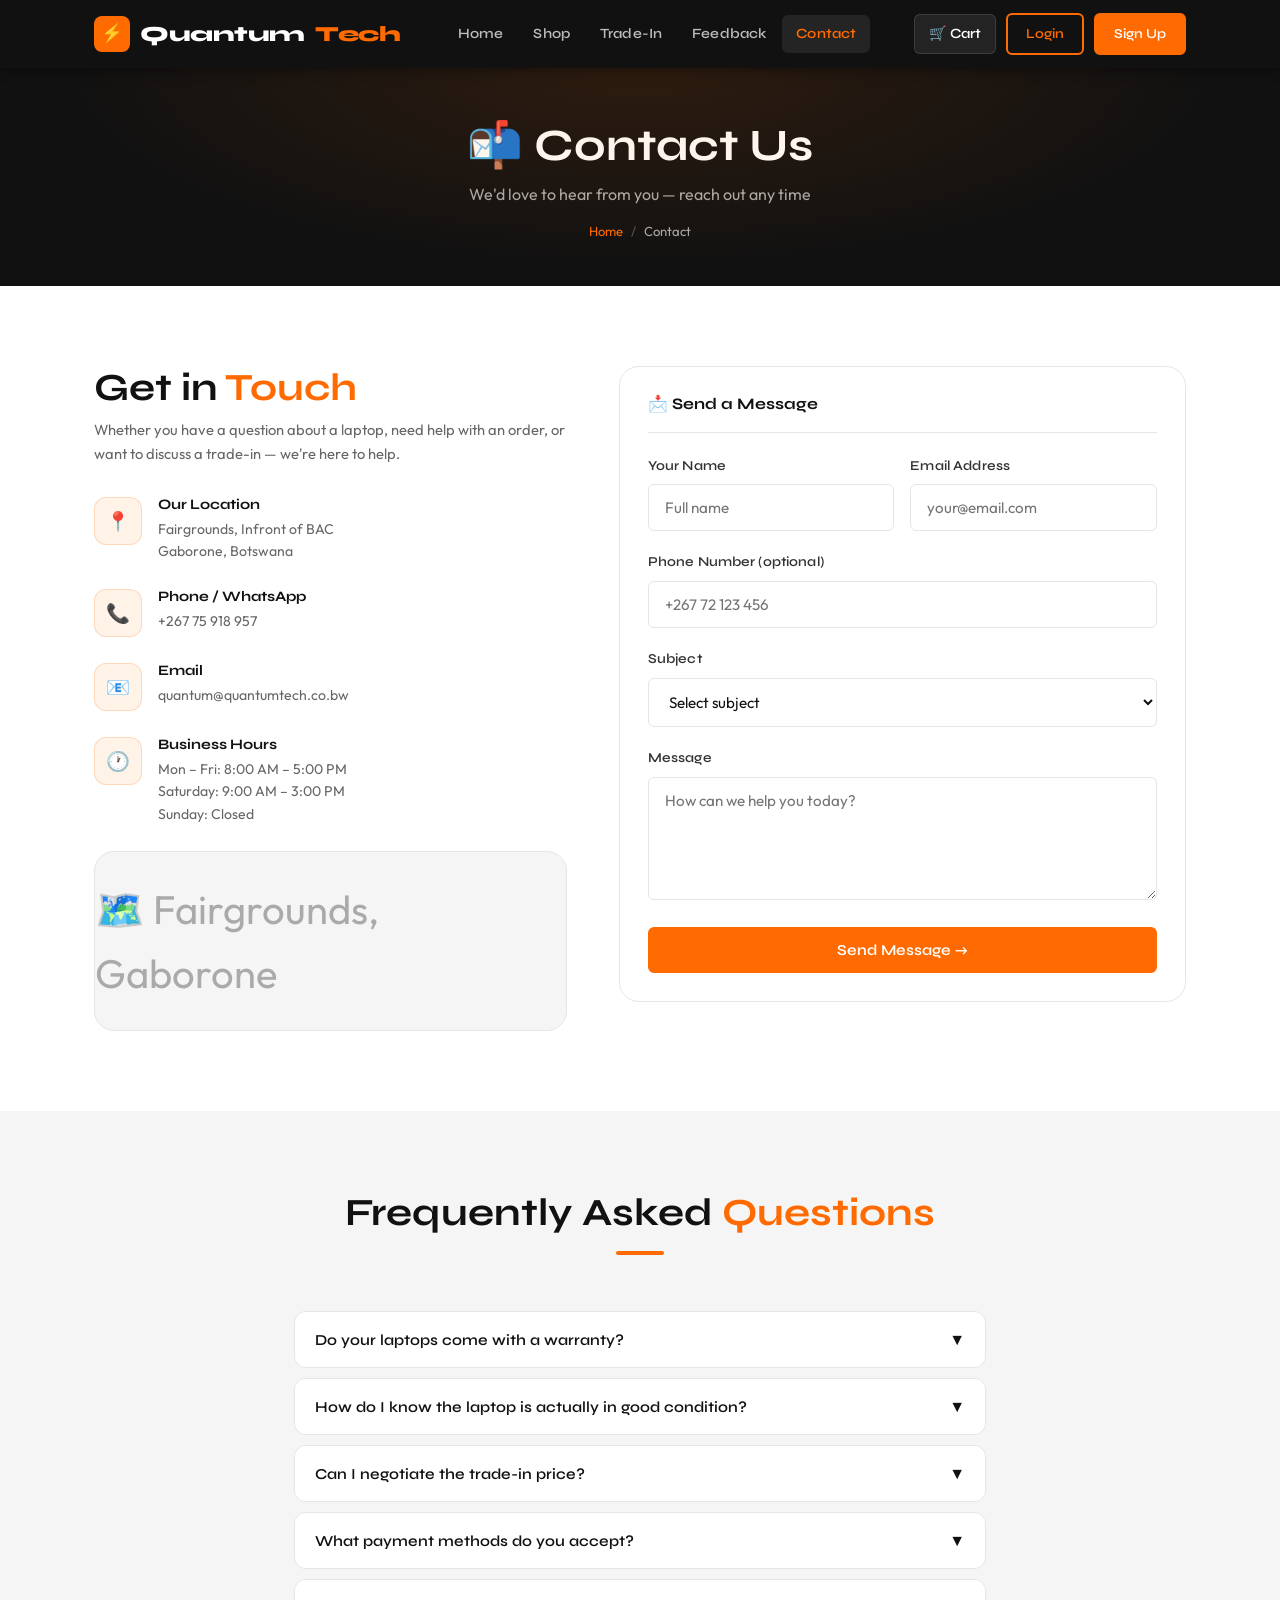
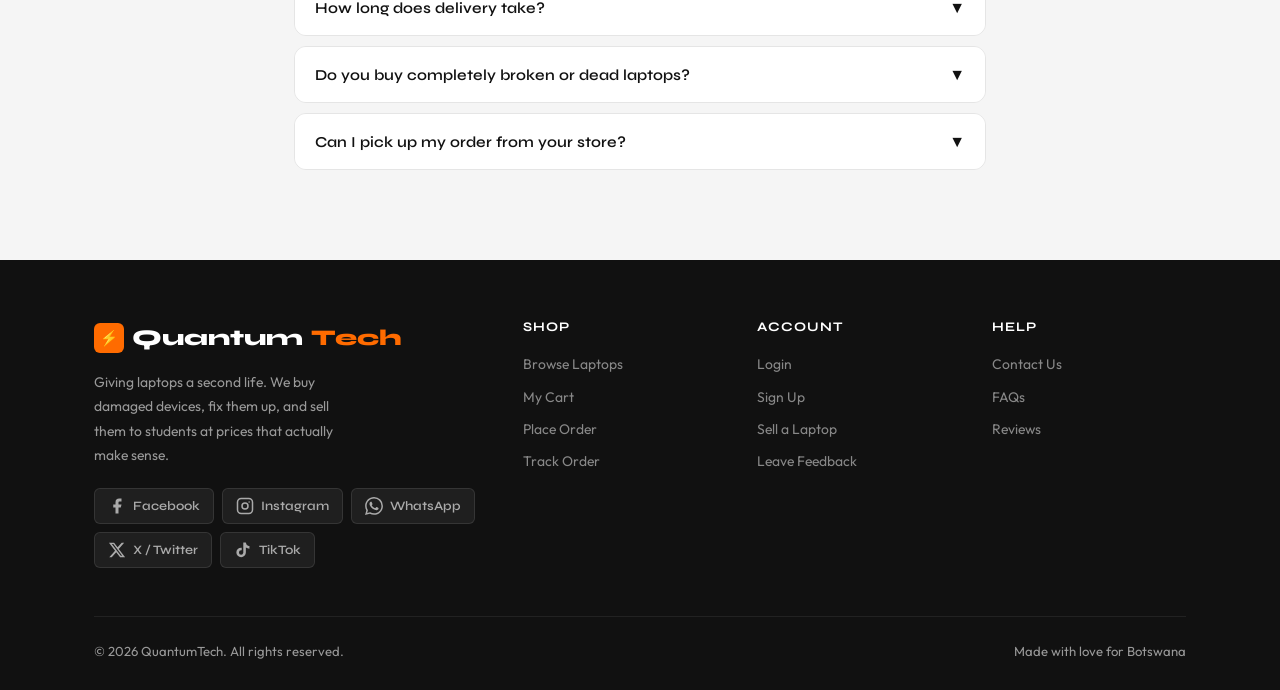
==== commit 410b3284: "Update contact.html" ====
--- a/contact.html
+++ b/contact.html
@@ -37,7 +37,7 @@
             <div class="contact-icon-box">📍</div>
             <div>
               <h4>Our Location</h4>
-              <p>Plot 1234, Broadhurst Industrial<br>Gaborone, Botswana</p>
+              <p>Fairgrounds, Infront of BAC<br>Gaborone, Botswana</p>
             </div>
           </div>
 
@@ -45,7 +45,7 @@
             <div class="contact-icon-box">📞</div>
             <div>
               <h4>Phone / WhatsApp</h4>
-              <p>+267 72 000 000</p>
+              <p>+267 75 918 957</p>
             </div>
           </div>
 
@@ -53,7 +53,7 @@
             <div class="contact-icon-box">📧</div>
             <div>
               <h4>Email</h4>
-              <p>hello@quantumtech.co.bw</p>
+              <p>quantum@quantumtech.co.bw</p>
             </div>
           </div>
 
@@ -62,7 +62,7 @@
             <div>
               <h4>Business Hours</h4>
               <p>
-                Mon – Fri: 8:00 AM – 6:00 PM<br>
+                Mon – Fri: 8:00 AM – 5:00 PM<br>
                 Saturday: 9:00 AM – 3:00 PM<br>
                 Sunday: Closed
               </p>
@@ -71,7 +71,7 @@
 
           <!-- Map placeholder -->
           <div style="background:var(--gray-bg); border:1.5px solid var(--border); border-radius:var(--radius-lg); height:180px; display:flex; align-items:center; justify-content:center; font-size:2.5rem; margin-top:8px; color:var(--gray-light);">
-            🗺️ Broadhurst, Gaborone
+            🗺️ Fairgrounds, Gaborone
           </div>
         </div>
 
@@ -268,4 +268,4 @@
 </script>
 
 </body>
-</html>+</html>
